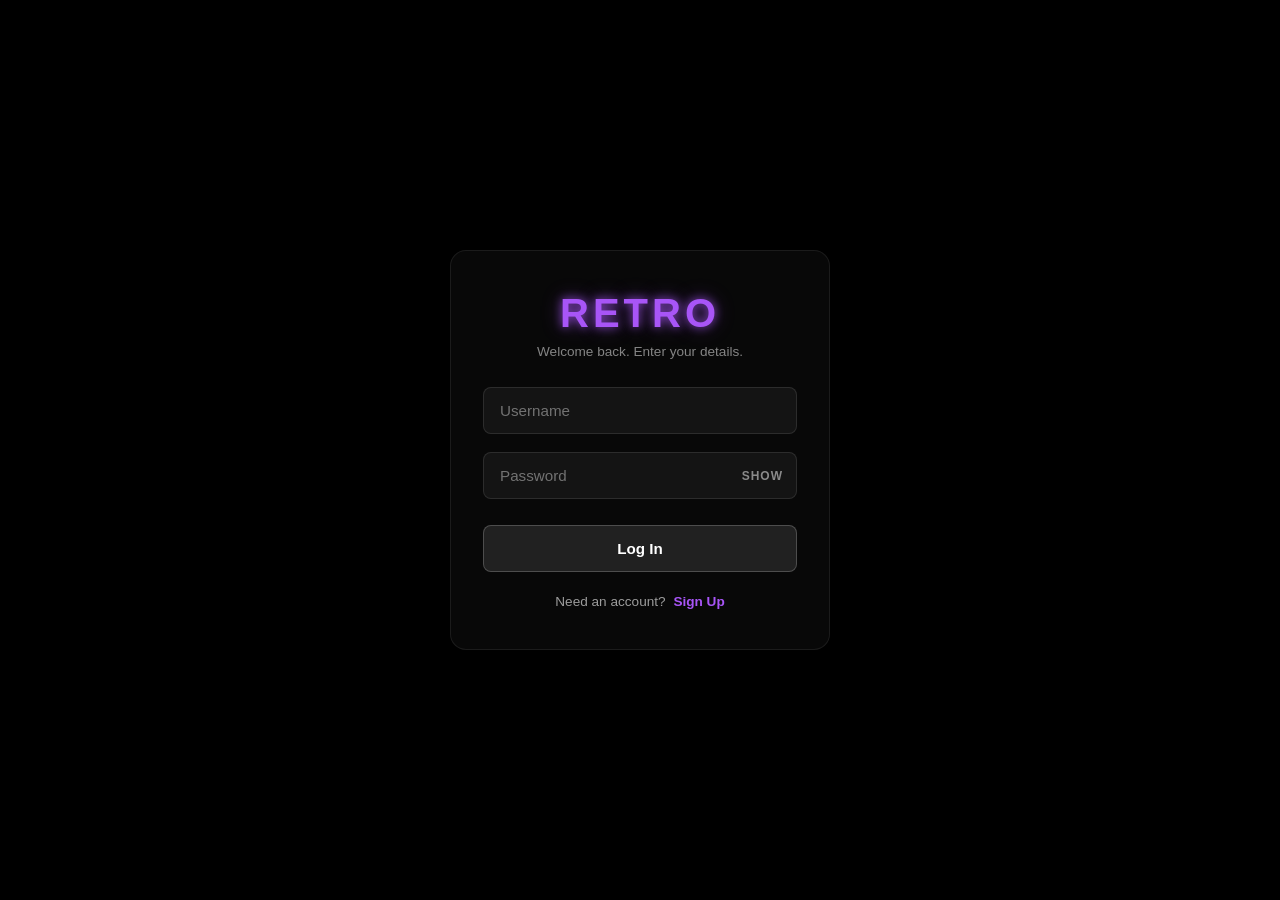
==== auth.html @ 32ae9790 "Improve error handling and session management in auth.html Refactor authentication response handling" ====
<!DOCTYPE html>
<html lang="en">
<head>
  <meta charset="UTF-8">
  <meta name="viewport" content="width=device-width, initial-scale=1.0">
  <title>RETRO</title>
  <link rel="stylesheet" href="style.css">
</head>
<body class="auth-body">


  <div class="auth-card">
    <div class="logo">RETRO</div>
    <div id="subtitle" class="auth-subtitle">Welcome back. Enter your details.</div>
    <div id="error-box" class="error-msg"></div>

    <form id="auth-form" onsubmit="event.preventDefault(); handleSubmit();">
      <div class="form-group">
        <input 
          type="text" 
          id="username" 
          name="username"
          class="input-field" 
          placeholder="Username" 
          required 
          autocomplete="username"
        >
      </div>

      <div class="form-group">
        <input 
          type="password" 
          id="password" 
          name="password"
          class="input-field" 
          placeholder="Password" 
          required
          autocomplete="current-password"
        >
        <span class="toggle-password" id="eye-btn" onclick="togglePassword()">SHOW</span>
      </div>

      <button type="submit" id="submit-btn" class="auth-btn">Log In</button>
    </form>

    <div class="switch-mode">
      <span id="switch-text">Need an account?</span>
      <span id="switch-btn" class="switch-link" onclick="toggleMode()">Sign Up</span>
    </div>
  </div>

  <script>
    const API_BASE_URL = 'https://retro-backend-hnsv.onrender.com';
    let isLogin = true;

    function togglePassword() {
      const pwdInput = document.getElementById('password');
      const eyeBtn = document.getElementById('eye-btn');
      if (pwdInput.type === 'password') {
        pwdInput.type = 'text';
        eyeBtn.innerText = 'HIDE';
      } else {
        pwdInput.type = 'password';
        eyeBtn.innerText = 'SHOW';
      }
    }

    function toggleMode() {
      isLogin = !isLogin;
      document.getElementById('subtitle').innerText = isLogin 
        ? 'Welcome back. Enter your details.' 
        : 'Create an account to get started.';
      document.getElementById('submit-btn').innerText = isLogin ? 'Log In' : 'Sign Up';
      document.getElementById('switch-text').innerText = isLogin ? 'Need an account?' : 'Already have an account?';
      document.getElementById('switch-btn').innerText = isLogin ? 'Sign Up' : 'Log In';
      
      const errorBox = document.getElementById('error-box');
      if (errorBox) {
        errorBox.innerText = '';
        errorBox.style.display = 'none';
      }
    }

    async function handleSubmit(isRetry = false) {
      const usernameInput = document.getElementById('username');
      const passwordInput = document.getElementById('password');
      const username = usernameInput.value.trim();
      const password = passwordInput.value.trim();
      const errorBox = document.getElementById('error-box');
      const submitBtn = document.getElementById('submit-btn');

      errorBox.innerText = '';
      errorBox.style.display = 'none';

      if (!username || !password) {
        errorBox.style.color = '#ef4444';
        errorBox.innerText = 'Please fill out all fields.';
        errorBox.style.display = 'block';
        return;
      }

      submitBtn.disabled = true;
      const originalText = isLogin ? 'Log In' : 'Sign Up';
      submitBtn.innerText = 'Connecting...';
      
      const wakeUpTimer = setTimeout(() => {
        errorBox.innerText = 'Server waking up from sleep mode, please wait...';
        errorBox.style.color = '#eab308';
        errorBox.style.display = 'block';
      }, 2500);

      const endpoint = isLogin 
        ? `${API_BASE_URL}/api/login` 
        : `${API_BASE_URL}/api/register`;

      try {
        const response = await fetch(endpoint, {
          method: 'POST',
          headers: { 'Content-Type': 'application/json' },
          body: JSON.stringify({ username, password })
        });

        clearTimeout(wakeUpTimer);
        const data = await response.json();

        // Inside handleSubmit try block in auth.html:
if (!response.ok) {
  errorBox.style.color = '#ef4444';
  errorBox.innerText = data.error || 'Authentication failed.';
  errorBox.style.display = 'block';
  resetButton();
  return;
}

// Save session locally
localStorage.setItem('retro_session', username);
localStorage.setItem('username', username);

// Check if user followed a direct chat link
const pendingUser = localStorage.getItem('pendingChatUser');
if (pendingUser && pendingUser.toLowerCase() !== username.toLowerCase()) {
  localStorage.removeItem('pendingChatUser');
  window.location.href = `chat.html?user=${encodeURIComponent(pendingUser)}`;
} else {
  window.location.href = 'index.html';
}

      } catch (err) {
        clearTimeout(wakeUpTimer);
        
        if (!isRetry) {
          errorBox.style.color = '#eab308';
          errorBox.innerText = 'Server waking up. Retrying connection...';
          errorBox.style.display = 'block';
          setTimeout(() => handleSubmit(true), 3000);
        } else {
          errorBox.style.color = '#ef4444';
          errorBox.innerText = 'Server unreachable. Please check connection and try again.';
          errorBox.style.display = 'block';
          resetButton();
        }
      }
// Inside successful Auth submission (Sign Up or Login)
async function handleAuthSuccess(username) {
  localStorage.setItem('username', username);
  
  // Close auth screen
  hideAuthModal();

  // Check if they came from someone's shared link
  const pendingUser = localStorage.getItem('pendingChatUser');
  if (pendingUser) {
    localStorage.removeItem('pendingChatUser');
    startChatWith(pendingUser);
  } else {
    loadInbox(); // Normal dashboard view
  }
}

      function resetButton() {
        submitBtn.disabled = false;
        submitBtn.innerText = originalText;
      }
    }
  </script>

</body>
</html>
---- style.css ----
/* 1. Reset & Pure Black Base */
* {
  box-sizing: border-box;
  margin: 0;
  padding: 0;
  font-family: -apple-system, BlinkMacSystemFont, "Segoe UI", Roboto, Helvetica, Arial, sans-serif;
}

html, body {
  height: 100%;
  margin: 0;
}

body {
  background-color: #000000;
  color: #ffffff;
}

/* Auth Page Body Centering */
.auth-body {
  display: flex;
  justify-content: center;
  align-items: center;
  padding: 20px;
  min-height: 100vh;
  overflow: hidden;
}

/* 2. Frosted Glass Container (Auth Page) */
.auth-card {
  background: rgba(255, 255, 255, 0.03);
  backdrop-filter: blur(16px);
  -webkit-backdrop-filter: blur(16px);
  border: 1px solid rgba(255, 255, 255, 0.08);
  border-radius: 16px;
  padding: 40px 32px;
  width: 100%;
  max-width: 380px;
  box-shadow: 0 8px 32px 0 rgba(0, 0, 0, 0.8);
  text-align: center;
}

/* 3. Glowing Purple RETRO Branding */
.logo {
  font-size: 2.5rem;
  font-weight: 900;
  letter-spacing: 4px;
  color: #a855f7;
  text-shadow: 
    0 0 10px rgba(168, 85, 247, 0.8),
    0 0 20px rgba(168, 85, 247, 0.4);
  margin-bottom: 8px;
  user-select: none;
}

.auth-subtitle {
  font-size: 0.85rem;
  color: rgba(255, 255, 255, 0.5);
  margin-bottom: 28px;
}

/* 4. Form Controls & Inputs */
.form-group {
  margin-bottom: 18px;
  position: relative;
  text-align: left;
}

.input-field {
  width: 100%;
  background: rgba(255, 255, 255, 0.05);
  border: 1px solid rgba(255, 255, 255, 0.1);
  border-radius: 8px;
  padding: 14px 16px;
  color: #ffffff;
  font-size: 0.95rem;
  outline: none;
  transition: border-color 0.2s ease, box-shadow 0.2s ease;
}

.input-field:focus {
  border-color: #a855f7;
  box-shadow: 0 0 10px rgba(168, 85, 247, 0.2);
}

.input-field::placeholder {
  color: rgba(255, 255, 255, 0.4);
}

/* Password Eye Toggle */
.toggle-password {
  position: absolute;
  right: 14px;
  top: 50%;
  transform: translateY(-50%);
  cursor: pointer;
  color: rgba(255, 255, 255, 0.5);
  font-size: 0.75rem;
  font-weight: 700;
  letter-spacing: 1px;
  user-select: none;
}

.toggle-password:hover {
  color: #a855f7;
}

/* 5. Primary Glass Button */
.auth-btn {
  width: 100%;
  background: rgba(255, 255, 255, 0.1);
  border: 1px solid rgba(255, 255, 255, 0.2);
  border-radius: 8px;
  padding: 14px;
  color: #ffffff;
  font-size: 0.95rem;
  font-weight: 600;
  cursor: pointer;
  transition: all 0.2s ease;
  margin-top: 8px;
}

.auth-btn:hover {
  background: rgba(168, 85, 247, 0.25);
  border-color: #a855f7;
  box-shadow: 0 0 15px rgba(168, 85, 247, 0.3);
}

/* 6. Mode Switcher */
.switch-mode {
  margin-top: 22px;
  font-size: 0.85rem;
  color: rgba(255, 255, 255, 0.6);
}

.switch-link {
  color: #a855f7;
  text-decoration: none;
  cursor: pointer;
  font-weight: 600;
  margin-left: 4px;
}

.switch-link:hover {
  text-decoration: underline;
}

.error-msg {
  color: #ef4444;
  font-size: 0.85rem;
  margin-bottom: 14px;
  display: none;
}


/**Inbox & General UI Variables**/
:root {
  --bg-color: #000000;
  --accent-purple: #a855f7;
  --purple-glow: rgba(168, 85, 247, 0.8);
  --purple-glow-soft: rgba(168, 85, 247, 0.4);
  --glass-bg: rgba(255, 255, 255, 0.03);
  --glass-border: rgba(255, 255, 255, 0.1);
  --glass-blur: blur(16px);
  --text-main: #ffffff;
}

/* Inbox Page Body Layout */
.inbox-body {
  overflow-y: auto;
  padding-top: 80px;
  padding-bottom: 20px;
}

/* 1. Fixed Top Navigation Bar */
.nav-bar {
  position: fixed;
  top: 0;
  left: 0;
  width: 100%;
  height: 64px;
  display: flex;
  justify-content: space-between;
  align-items: center;
  padding: 0 20px;
  background: rgba(0, 0, 0, 0.9);
  backdrop-filter: var(--glass-blur);
  -webkit-backdrop-filter: var(--glass-blur);
  border-bottom: 1px solid var(--glass-border);
  z-index: 100;
}

.logo-glow {
  font-size: 1.5rem;
  font-weight: 900;
  letter-spacing: 3px;
  color: var(--accent-purple);
  text-shadow: 0 0 10px var(--purple-glow);
  text-decoration: none;
}

.nav-btn {
  background: rgba(255, 255, 255, 0.08);
  border: 1px solid var(--glass-border);
  border-radius: 8px;
  padding: 8px 14px;
  color: var(--text-main);
  font-size: 0.85rem;
  font-weight: 600;
  text-decoration: none;
  cursor: pointer;
  transition: all 0.2s ease;
}

.nav-btn:hover {
  border-color: var(--accent-purple);
  background: rgba(168, 85, 247, 0.2);
}

/* 2. Main Inbox Feed Container */
.main-container {
  width: 100%;
  max-width: 480px;
  margin: 0 auto;
  padding: 16px;
}

.inbox-header {
  display: flex;
  justify-content: space-between;
  align-items: center;
  margin-bottom: 24px;
}

.inbox-header h2 {
  font-size: 1.4rem;
  font-weight: 800;
  letter-spacing: 0.5px;
}

/* 3. Chat List & Glass Cards */
.chat-list {
  display: flex;
  flex-direction: column;
  gap: 14px;
}

.chat-card {
  background: var(--glass-bg);
  backdrop-filter: var(--glass-blur);
  -webkit-backdrop-filter: var(--glass-blur);
  border: 1px solid var(--glass-border);
  border-radius: 14px;
  padding: 18px;
  display: flex;
  justify-content: space-between;
  align-items: center;
  cursor: pointer;
  transition: all 0.2s ease;
}

.chat-card:hover {
  border-color: rgba(168, 85, 247, 0.5);
  background: rgba(255, 255, 255, 0.05);
}

/* Unread Purple Glow Effect */
.chat-card.unread {
  border: 1px solid #a855f7;
  box-shadow: 0 0 18px rgba(168, 85, 247, 0.5), inset 0 0 10px rgba(168, 85, 247, 0.2);
  background: rgba(168, 85, 247, 0.06);
}

.chat-info {
  display: flex;
  flex-direction: column;
  gap: 6px;
  text-align: left;
}

.chat-username {
  font-weight: 700;
  font-size: 1rem;
}

.chat-preview {
  font-size: 0.85rem;
  color: rgba(255, 255, 255, 0.6);
}


/**Profile Page & Utility Blocks**/
.profile-avatar {
  width: 72px;
  height: 72px;
  border-radius: 50%;
  background: rgba(168, 85, 247, 0.2);
  border: 1px solid var(--accent-purple);
  display: flex;
  justify-content: center;
  align-items: center;
  margin: 0 auto 16px auto;
  font-size: 1.8rem;
  font-weight: 900;
  color: var(--accent-purple);
  box-shadow: 0 0 15px rgba(168, 85, 247, 0.3);
}

.profile-name {
  font-size: 1.4rem;
  font-weight: 800;
  margin-bottom: 4px;
}

.profile-status {
  font-size: 0.85rem;
  color: rgba(255, 255, 255, 0.5);
  margin-bottom: 24px;
}

.profile-meta-box {
  background: rgba(255, 255, 255, 0.03);
  border: 1px solid var(--glass-border);
  border-radius: 10px;
  padding: 14px;
  margin-bottom: 24px;
  display: flex;
  flex-direction: column;
  gap: 10px;
}

.meta-item {
  display: flex;
  justify-content: space-between;
  font-size: 0.85rem;
}

.meta-label {
  color: rgba(255, 255, 255, 0.5);
}

.meta-value {
  font-weight: 600;
  color: var(--text-main);
}

.logout-btn {
  width: 100%;
  background: rgba(239, 68, 68, 0.1);
  border: 1px solid rgba(239, 68, 68, 0.3);
  border-radius: 8px;
  padding: 12px;
  color: #ef4444;
  font-size: 0.9rem;
  font-weight: 700;
  cursor: pointer;
  transition: all 0.2s ease;
}

.logout-btn:hover {
  background: rgba(239, 68, 68, 0.25);
  border-color: #ef4444;
  box-shadow: 0 0 12px rgba(239, 68, 68, 0.3);
}

/* Empty State Styling */
.empty-state {
  text-align: center;
  padding: 40px 20px;
  background: var(--glass-bg);
  border: 1px dashed var(--glass-border);
  border-radius: 14px;
  margin-top: 10px;
}

.empty-title {
  font-weight: 700;
  font-size: 1.1rem;
  margin-bottom: 8px;
  color: var(--text-main);
}

.empty-sub {
  font-size: 0.85rem;
  color: rgba(255, 255, 255, 0.5);
  line-height: 1.4;
}

/* Link Box & Copy Input Group */
.link-box {
  width: 100%;
  margin-bottom: 20px;
  text-align: left;
}

.link-label {
  font-size: 0.75rem;
  font-weight: 600;
  color: rgba(255, 255, 255, 0.5);
  text-transform: uppercase;
  letter-spacing: 0.5px;
  display: block;
  margin-bottom: 6px;
}

.link-input-group {
  display: flex;
  gap: 8px;
}

.link-field {
  font-size: 0.8rem;
  padding: 10px 12px;
  color: var(--accent-purple);
  background: rgba(0, 0, 0, 0.5);
}

.copy-btn {
  background: rgba(255, 255, 255, 0.08);
  border: 1px solid var(--glass-border);
  border-radius: 8px;
  padding: 0 16px;
  color: #ffffff;
  font-weight: 700;
  font-size: 0.85rem;
  cursor: pointer;
  transition: all 0.2s ease;
  white-space: nowrap;
}

.copy-btn:hover {
  border-color: var(--accent-purple);
}
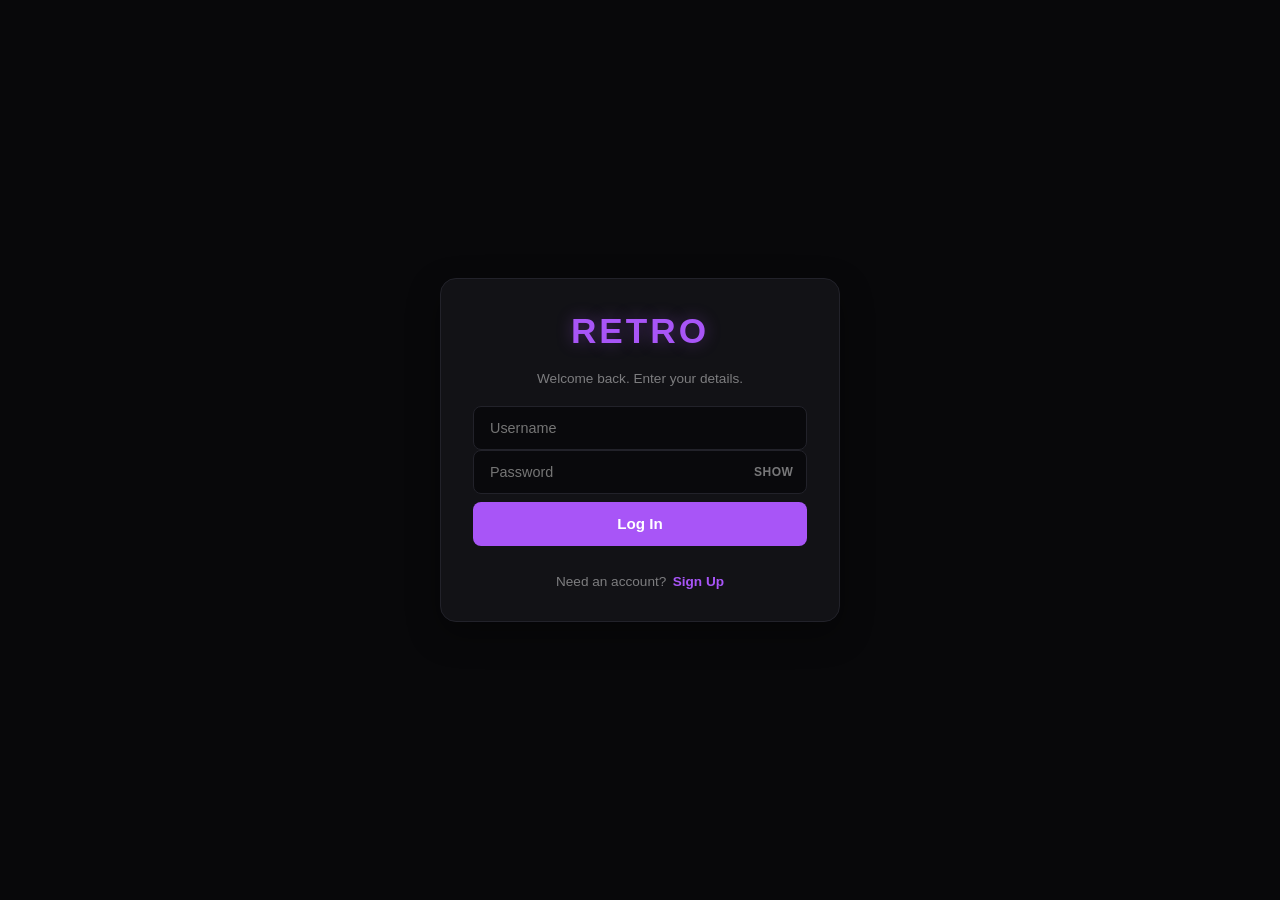
==== commit 37e19344: "Update auth.html" ====
--- a/auth.html
+++ b/auth.html
@@ -5,9 +5,13 @@
   <meta name="viewport" content="width=device-width, initial-scale=1.0">
   <title>RETRO</title>
   <link rel="stylesheet" href="style.css">
+  <!-- Web App Manifest & App Icon Link -->
+  <link rel="manifest" href="manifest.json">
+  <link rel="icon" type="image/png" href="icon.png">
+  <link rel="apple-touch-icon" href="icon.png">
+  <meta name="theme-color" content="#000000">
 </head>
 <body class="auth-body">
-
 
   <div class="auth-card">
     <div class="logo">RETRO</div>
@@ -53,6 +57,13 @@
     const API_BASE_URL = 'https://retro-backend-hnsv.onrender.com';
     let isLogin = true;
 
+    // Service Worker Registration for PWA / Notifications
+    if ('serviceWorker' in navigator) {
+      window.addEventListener('load', () => {
+        navigator.serviceWorker.register('/sw.js').catch(err => console.log('SW registration skipped:', err));
+      });
+    }
+
     function togglePassword() {
       const pwdInput = document.getElementById('password');
       const eyeBtn = document.getElementById('eye-btn');
@@ -81,7 +92,7 @@
       }
     }
 
-    async function handleSubmit(isRetry = false) {
+    async function handleSubmit(retryCount = 0) {
       const usernameInput = document.getElementById('username');
       const passwordInput = document.getElementById('password');
       const username = usernameInput.value.trim();
@@ -107,81 +118,78 @@
         errorBox.innerText = 'Server waking up from sleep mode, please wait...';
         errorBox.style.color = '#eab308';
         errorBox.style.display = 'block';
-      }, 2500);
+      }, 2000);
 
+      // Matches backend endpoints (/api/login & /api/signup)
       const endpoint = isLogin 
         ? `${API_BASE_URL}/api/login` 
-        : `${API_BASE_URL}/api/register`;
+        : `${API_BASE_URL}/api/signup`;
 
       try {
         const response = await fetch(endpoint, {
           method: 'POST',
-          headers: { 'Content-Type': 'application/json' },
+          headers: { 
+            'Content-Type': 'application/json',
+            'Accept': 'application/json'
+          },
           body: JSON.stringify({ username, password })
         });
 
         clearTimeout(wakeUpTimer);
-        const data = await response.json();
 
-        // Inside handleSubmit try block in auth.html:
-if (!response.ok) {
-  errorBox.style.color = '#ef4444';
-  errorBox.innerText = data.error || 'Authentication failed.';
-  errorBox.style.display = 'block';
-  resetButton();
-  return;
-}
+        let data = {};
+        const contentType = response.headers.get('content-type');
+        if (contentType && contentType.includes('application/json')) {
+          data = await response.json();
+        }
 
-// Save session locally
-localStorage.setItem('retro_session', username);
-localStorage.setItem('username', username);
+        if (!response.ok) {
+          errorBox.style.color = '#ef4444';
+          errorBox.innerText = data.error || `Authentication failed (Status ${response.status}).`;
+          errorBox.style.display = 'block';
+          resetButton();
+          return;
+        }
 
-// Check if user followed a direct chat link
-const pendingUser = localStorage.getItem('pendingChatUser');
-if (pendingUser && pendingUser.toLowerCase() !== username.toLowerCase()) {
-  localStorage.removeItem('pendingChatUser');
-  window.location.href = `chat.html?user=${encodeURIComponent(pendingUser)}`;
-} else {
-  window.location.href = 'index.html';
-}
+        // Session storage & redirection
+        localStorage.setItem('retro_session', username);
+        localStorage.setItem('username', username);
+
+        const pendingUser = localStorage.getItem('pendingChatUser');
+        if (pendingUser && pendingUser.toLowerCase() !== username.toLowerCase()) {
+          localStorage.removeItem('pendingChatUser');
+          window.location.href = `chat.html?user=${encodeURIComponent(pendingUser)}`;
+        } else {
+          window.location.href = 'index.html';
+        }
 
       } catch (err) {
         clearTimeout(wakeUpTimer);
+        console.error('Auth submit error:', err);
         
-        if (!isRetry) {
+        if (retryCount < 4) {
           errorBox.style.color = '#eab308';
-          errorBox.innerText = 'Server waking up. Retrying connection...';
+          errorBox.innerText = `Server waking up... Retrying (${retryCount + 1}/4)`;
           errorBox.style.display = 'block';
-          setTimeout(() => handleSubmit(true), 3000);
+          setTimeout(() => handleSubmit(retryCount + 1), 5000);
         } else {
           errorBox.style.color = '#ef4444';
-          errorBox.innerText = 'Server unreachable. Please check connection and try again.';
+          errorBox.innerText = 'Server unreachable. Please check your internet connection or server logs.';
           errorBox.style.display = 'block';
           resetButton();
         }
       }
-// Inside successful Auth submission (Sign Up or Login)
-async function handleAuthSuccess(username) {
-  localStorage.setItem('username', username);
-  
-  // Close auth screen
-  hideAuthModal();
-
-  // Check if they came from someone's shared link
-  const pendingUser = localStorage.getItem('pendingChatUser');
-  if (pendingUser) {
-    localStorage.removeItem('pendingChatUser');
-    startChatWith(pendingUser);
-  } else {
-    loadInbox(); // Normal dashboard view
-  }
-}
 
       function resetButton() {
         submitBtn.disabled = false;
         submitBtn.innerText = originalText;
       }
     }
+    
+if('serviceWorker' in navigator) {
+  navigator.serviceWorker.register('sw.js');
+}
+
   </script>
 
 </body>
--- a/style.css
+++ b/style.css
@@ -1,433 +1,694 @@
-/* 1. Reset & Pure Black Base */
-* {
-  box-sizing: border-box;
-  margin: 0;
-  padding: 0;
-  font-family: -apple-system, BlinkMacSystemFont, "Segoe UI", Roboto, Helvetica, Arial, sans-serif;
-}
-
-html, body {
-  height: 100%;
-  margin: 0;
-}
-
-body {
-  background-color: #000000;
-  color: #ffffff;
-}
-
-/* Auth Page Body Centering */
-.auth-body {
-  display: flex;
-  justify-content: center;
-  align-items: center;
-  padding: 20px;
-  min-height: 100vh;
-  overflow: hidden;
-}
-
-/* 2. Frosted Glass Container (Auth Page) */
-.auth-card {
-  background: rgba(255, 255, 255, 0.03);
-  backdrop-filter: blur(16px);
-  -webkit-backdrop-filter: blur(16px);
-  border: 1px solid rgba(255, 255, 255, 0.08);
-  border-radius: 16px;
-  padding: 40px 32px;
-  width: 100%;
-  max-width: 380px;
-  box-shadow: 0 8px 32px 0 rgba(0, 0, 0, 0.8);
-  text-align: center;
-}
-
-/* 3. Glowing Purple RETRO Branding */
-.logo {
-  font-size: 2.5rem;
-  font-weight: 900;
-  letter-spacing: 4px;
-  color: #a855f7;
-  text-shadow: 
-    0 0 10px rgba(168, 85, 247, 0.8),
-    0 0 20px rgba(168, 85, 247, 0.4);
-  margin-bottom: 8px;
-  user-select: none;
-}
-
-.auth-subtitle {
-  font-size: 0.85rem;
-  color: rgba(255, 255, 255, 0.5);
-  margin-bottom: 28px;
-}
-
-/* 4. Form Controls & Inputs */
-.form-group {
-  margin-bottom: 18px;
-  position: relative;
-  text-align: left;
-}
-
-.input-field {
-  width: 100%;
-  background: rgba(255, 255, 255, 0.05);
-  border: 1px solid rgba(255, 255, 255, 0.1);
-  border-radius: 8px;
-  padding: 14px 16px;
-  color: #ffffff;
-  font-size: 0.95rem;
-  outline: none;
-  transition: border-color 0.2s ease, box-shadow 0.2s ease;
-}
-
-.input-field:focus {
-  border-color: #a855f7;
-  box-shadow: 0 0 10px rgba(168, 85, 247, 0.2);
-}
-
-.input-field::placeholder {
-  color: rgba(255, 255, 255, 0.4);
-}
-
-/* Password Eye Toggle */
-.toggle-password {
-  position: absolute;
-  right: 14px;
-  top: 50%;
-  transform: translateY(-50%);
-  cursor: pointer;
-  color: rgba(255, 255, 255, 0.5);
-  font-size: 0.75rem;
-  font-weight: 700;
-  letter-spacing: 1px;
-  user-select: none;
-}
-
-.toggle-password:hover {
-  color: #a855f7;
-}
-
-/* 5. Primary Glass Button */
-.auth-btn {
-  width: 100%;
-  background: rgba(255, 255, 255, 0.1);
-  border: 1px solid rgba(255, 255, 255, 0.2);
-  border-radius: 8px;
-  padding: 14px;
-  color: #ffffff;
-  font-size: 0.95rem;
-  font-weight: 600;
-  cursor: pointer;
-  transition: all 0.2s ease;
-  margin-top: 8px;
-}
-
-.auth-btn:hover {
-  background: rgba(168, 85, 247, 0.25);
-  border-color: #a855f7;
-  box-shadow: 0 0 15px rgba(168, 85, 247, 0.3);
-}
-
-/* 6. Mode Switcher */
-.switch-mode {
-  margin-top: 22px;
-  font-size: 0.85rem;
-  color: rgba(255, 255, 255, 0.6);
-}
-
-.switch-link {
-  color: #a855f7;
-  text-decoration: none;
-  cursor: pointer;
-  font-weight: 600;
-  margin-left: 4px;
-}
-
-.switch-link:hover {
-  text-decoration: underline;
-}
-
-.error-msg {
-  color: #ef4444;
-  font-size: 0.85rem;
-  margin-bottom: 14px;
-  display: none;
-}
-
-
-/**Inbox & General UI Variables**/
-:root {
-  --bg-color: #000000;
-  --accent-purple: #a855f7;
-  --purple-glow: rgba(168, 85, 247, 0.8);
-  --purple-glow-soft: rgba(168, 85, 247, 0.4);
-  --glass-bg: rgba(255, 255, 255, 0.03);
-  --glass-border: rgba(255, 255, 255, 0.1);
-  --glass-blur: blur(16px);
-  --text-main: #ffffff;
-}
-
-/* Inbox Page Body Layout */
-.inbox-body {
-  overflow-y: auto;
-  padding-top: 80px;
-  padding-bottom: 20px;
-}
-
-/* 1. Fixed Top Navigation Bar */
-.nav-bar {
-  position: fixed;
-  top: 0;
-  left: 0;
-  width: 100%;
-  height: 64px;
-  display: flex;
-  justify-content: space-between;
-  align-items: center;
-  padding: 0 20px;
-  background: rgba(0, 0, 0, 0.9);
-  backdrop-filter: var(--glass-blur);
-  -webkit-backdrop-filter: var(--glass-blur);
-  border-bottom: 1px solid var(--glass-border);
-  z-index: 100;
-}
-
-.logo-glow {
-  font-size: 1.5rem;
-  font-weight: 900;
-  letter-spacing: 3px;
-  color: var(--accent-purple);
-  text-shadow: 0 0 10px var(--purple-glow);
-  text-decoration: none;
-}
-
-.nav-btn {
-  background: rgba(255, 255, 255, 0.08);
-  border: 1px solid var(--glass-border);
-  border-radius: 8px;
-  padding: 8px 14px;
-  color: var(--text-main);
-  font-size: 0.85rem;
-  font-weight: 600;
-  text-decoration: none;
-  cursor: pointer;
-  transition: all 0.2s ease;
-}
-
-.nav-btn:hover {
-  border-color: var(--accent-purple);
-  background: rgba(168, 85, 247, 0.2);
-}
-
-/* 2. Main Inbox Feed Container */
-.main-container {
-  width: 100%;
-  max-width: 480px;
-  margin: 0 auto;
-  padding: 16px;
-}
-
-.inbox-header {
-  display: flex;
-  justify-content: space-between;
-  align-items: center;
-  margin-bottom: 24px;
-}
-
-.inbox-header h2 {
-  font-size: 1.4rem;
-  font-weight: 800;
-  letter-spacing: 0.5px;
-}
-
-/* 3. Chat List & Glass Cards */
-.chat-list {
-  display: flex;
-  flex-direction: column;
-  gap: 14px;
-}
-
-.chat-card {
-  background: var(--glass-bg);
-  backdrop-filter: var(--glass-blur);
-  -webkit-backdrop-filter: var(--glass-blur);
-  border: 1px solid var(--glass-border);
-  border-radius: 14px;
-  padding: 18px;
-  display: flex;
-  justify-content: space-between;
-  align-items: center;
-  cursor: pointer;
-  transition: all 0.2s ease;
-}
-
-.chat-card:hover {
-  border-color: rgba(168, 85, 247, 0.5);
-  background: rgba(255, 255, 255, 0.05);
-}
-
-/* Unread Purple Glow Effect */
-.chat-card.unread {
-  border: 1px solid #a855f7;
-  box-shadow: 0 0 18px rgba(168, 85, 247, 0.5), inset 0 0 10px rgba(168, 85, 247, 0.2);
-  background: rgba(168, 85, 247, 0.06);
-}
-
-.chat-info {
-  display: flex;
-  flex-direction: column;
-  gap: 6px;
-  text-align: left;
-}
-
-.chat-username {
-  font-weight: 700;
-  font-size: 1rem;
-}
-
-.chat-preview {
-  font-size: 0.85rem;
-  color: rgba(255, 255, 255, 0.6);
-}
-
-
-/**Profile Page & Utility Blocks**/
-.profile-avatar {
-  width: 72px;
-  height: 72px;
-  border-radius: 50%;
-  background: rgba(168, 85, 247, 0.2);
-  border: 1px solid var(--accent-purple);
-  display: flex;
-  justify-content: center;
-  align-items: center;
-  margin: 0 auto 16px auto;
-  font-size: 1.8rem;
-  font-weight: 900;
-  color: var(--accent-purple);
-  box-shadow: 0 0 15px rgba(168, 85, 247, 0.3);
-}
-
-.profile-name {
-  font-size: 1.4rem;
-  font-weight: 800;
-  margin-bottom: 4px;
-}
-
-.profile-status {
-  font-size: 0.85rem;
-  color: rgba(255, 255, 255, 0.5);
-  margin-bottom: 24px;
-}
-
-.profile-meta-box {
-  background: rgba(255, 255, 255, 0.03);
-  border: 1px solid var(--glass-border);
-  border-radius: 10px;
-  padding: 14px;
-  margin-bottom: 24px;
-  display: flex;
-  flex-direction: column;
-  gap: 10px;
-}
-
-.meta-item {
-  display: flex;
-  justify-content: space-between;
-  font-size: 0.85rem;
-}
-
-.meta-label {
-  color: rgba(255, 255, 255, 0.5);
-}
-
-.meta-value {
-  font-weight: 600;
-  color: var(--text-main);
-}
-
-.logout-btn {
-  width: 100%;
-  background: rgba(239, 68, 68, 0.1);
-  border: 1px solid rgba(239, 68, 68, 0.3);
-  border-radius: 8px;
-  padding: 12px;
-  color: #ef4444;
-  font-size: 0.9rem;
-  font-weight: 700;
-  cursor: pointer;
-  transition: all 0.2s ease;
-}
-
-.logout-btn:hover {
-  background: rgba(239, 68, 68, 0.25);
-  border-color: #ef4444;
-  box-shadow: 0 0 12px rgba(239, 68, 68, 0.3);
-}
-
-/* Empty State Styling */
-.empty-state {
-  text-align: center;
-  padding: 40px 20px;
-  background: var(--glass-bg);
-  border: 1px dashed var(--glass-border);
-  border-radius: 14px;
-  margin-top: 10px;
-}
-
-.empty-title {
-  font-weight: 700;
-  font-size: 1.1rem;
-  margin-bottom: 8px;
-  color: var(--text-main);
-}
-
-.empty-sub {
-  font-size: 0.85rem;
-  color: rgba(255, 255, 255, 0.5);
-  line-height: 1.4;
-}
-
-/* Link Box & Copy Input Group */
-.link-box {
-  width: 100%;
-  margin-bottom: 20px;
-  text-align: left;
-}
-
-.link-label {
-  font-size: 0.75rem;
-  font-weight: 600;
-  color: rgba(255, 255, 255, 0.5);
-  text-transform: uppercase;
-  letter-spacing: 0.5px;
-  display: block;
-  margin-bottom: 6px;
-}
-
-.link-input-group {
-  display: flex;
-  gap: 8px;
-}
-
-.link-field {
-  font-size: 0.8rem;
-  padding: 10px 12px;
-  color: var(--accent-purple);
-  background: rgba(0, 0, 0, 0.5);
-}
-
-.copy-btn {
-  background: rgba(255, 255, 255, 0.08);
-  border: 1px solid var(--glass-border);
-  border-radius: 8px;
-  padding: 0 16px;
-  color: #ffffff;
-  font-weight: 700;
-  font-size: 0.85rem;
-  cursor: pointer;
-  transition: all 0.2s ease;
-  white-space: nowrap;
-}
-
-.copy-btn:hover {
-  border-color: var(--accent-purple);
-}
+:root{
+--app-bg:#08080a;
+--app-card:#121216;
+--app-card-2:#18181c;
+--app-border:#22222a;
+--app-text:#fff;
+--app-sub:rgba(255,255,255,.45);
+--app-accent:#a855f7;
+--app-accent-dark:#7c3aed;
+--app-input:#09090c;
+--app-danger:#ef4444;
+--app-glass:rgba(255,255,255,.04);
+}
+
+html[data-theme="white"]{
+--app-bg:#f5f5f7;
+--app-card:#fff;
+--app-card-2:#f0f0f3;
+--app-border:#dcdce2;
+--app-text:#111114;
+--app-sub:rgba(0,0,0,.5);
+--app-accent:#9333ea;
+--app-accent-dark:#7e22ce;
+--app-input:#f7f7f8;
+--app-danger:#dc2626;
+--app-glass:rgba(0,0,0,.035);
+}
+
+html[data-theme="pink"]{
+--app-bg:#160a12;
+--app-card:#21101b;
+--app-card-2:#2a1422;
+--app-border:#4a2338;
+--app-text:#fff;
+--app-sub:rgba(255,220,235,.58);
+--app-accent:#ec4899;
+--app-accent-dark:#db2777;
+--app-input:#180b13;
+--app-danger:#ef4444;
+--app-glass:rgba(255,220,235,.04);
+}
+
+*{
+box-sizing:border-box;
+margin:0;
+padding:0;
+font-family:-apple-system,BlinkMacSystemFont,"Segoe UI",Roboto,Helvetica,Arial,sans-serif;
+-webkit-tap-highlight-color:transparent;
+}
+
+html{
+background:var(--app-bg);
+color:var(--app-text);
+transition:background .25s ease,color .25s ease;
+}
+
+body{
+background:var(--app-bg);
+color:var(--app-text);
+width:100%;
+overflow-x:hidden;
+transition:background .25s ease,color .25s ease;
+}
+
+/* AUTH */
+
+body.auth-body{
+min-height:100vh;
+min-height:100dvh;
+padding:1rem;
+display:flex;
+justify-content:center;
+align-items:center;
+overflow-y:auto;
+}
+
+.auth-card{
+width:100%;
+max-width:400px;
+background:var(--app-card);
+border:1px solid var(--app-border);
+border-radius:16px;
+padding:2rem;
+display:flex;
+flex-direction:column;
+gap:1.25rem;
+box-shadow:0 12px 32px rgba(0,0,0,.35);
+text-align:center;
+}
+
+.auth-card .logo{
+font-size:2.2rem;
+font-weight:900;
+letter-spacing:3px;
+color:var(--app-accent);
+text-shadow:0 0 16px color-mix(in srgb,var(--app-accent) 35%,transparent);
+user-select:none;
+}
+
+.auth-subtitle{
+font-size:.85rem;
+color:var(--app-sub);
+}
+
+.auth-card .form-group{
+position:relative;
+display:flex;
+flex-direction:column;
+gap:.4rem;
+width:100%;
+}
+
+.input-field{
+width:100%;
+background:var(--app-input);
+border:1px solid var(--app-border);
+color:var(--app-text);
+padding:.8rem 1rem;
+padding-right:3.5rem;
+border-radius:8px;
+font-size:.9rem;
+outline:none;
+transition:border-color .2s,background .25s,color .25s,box-shadow .2s;
+}
+
+.input-field:focus{
+border-color:var(--app-accent);
+box-shadow:0 0 10px color-mix(in srgb,var(--app-accent) 20%,transparent);
+}
+
+.toggle-password{
+position:absolute;
+right:.85rem;
+top:50%;
+transform:translateY(-50%);
+font-size:.75rem;
+font-weight:700;
+color:var(--app-sub);
+cursor:pointer;
+user-select:none;
+letter-spacing:.5px;
+transition:color .2s;
+}
+
+.toggle-password:hover{
+color:var(--app-accent);
+}
+
+.auth-btn{
+width:100%;
+background:var(--app-accent);
+border:none;
+color:#fff;
+padding:.85rem;
+border-radius:8px;
+font-weight:800;
+font-size:.95rem;
+cursor:pointer;
+margin-top:.5rem;
+transition:background .2s,box-shadow .2s;
+}
+
+.auth-btn:hover{
+background:var(--app-accent-dark);
+box-shadow:0 0 14px color-mix(in srgb,var(--app-accent) 25%,transparent);
+}
+
+.auth-btn:disabled{
+opacity:.6;
+cursor:not-allowed;
+}
+
+.error-msg{
+font-size:.8rem;
+text-align:center;
+display:none;
+word-break:break-word;
+}
+
+.switch-mode{
+font-size:.85rem;
+color:var(--app-sub);
+display:flex;
+justify-content:center;
+gap:.4rem;
+margin-top:.5rem;
+user-select:none;
+}
+
+.switch-link{
+color:var(--app-accent);
+font-weight:700;
+cursor:pointer;
+transition:color .2s;
+}
+
+.switch-link:hover{
+color:var(--app-accent-dark);
+text-decoration:underline;
+}
+
+/* INBOX */
+
+body.inbox-page{
+height:100vh;
+height:100dvh;
+overflow:hidden;
+}
+
+.inbox-app-wrapper{
+width:100%;
+max-width:100%;
+height:100%;
+display:flex;
+flex-direction:column;
+gap:1rem;
+padding:1rem;
+padding-bottom:84px;
+}
+
+.inbox-header{
+display:flex;
+justify-content:space-between;
+align-items:center;
+padding-top:4px;
+padding-bottom:12px;
+margin-bottom:2px;
+border-bottom:1px solid var(--app-border);
+position:sticky;
+top:0;
+background:var(--app-bg);
+z-index:100;
+flex-shrink:0;
+user-select:none;
+transition:background .25s,border-color .25s;
+}
+
+.inbox-brand{
+font-size:1.5rem;
+font-weight:900;
+letter-spacing:2px;
+color:var(--app-text);
+}
+
+.inbox-header-icons{
+display:flex;
+align-items:center;
+gap:8px;
+}
+
+.header-icon-btn{
+width:38px;
+height:38px;
+border:0;
+background:transparent;
+color:var(--app-text);
+display:flex;
+align-items:center;
+justify-content:center;
+cursor:pointer;
+border-radius:10px;
+transition:background .2s,color .2s,transform .2s;
+}
+
+.header-icon-btn:active{
+background:var(--app-glass);
+transform:scale(.92);
+}
+
+.header-icon-btn svg{
+width:21px;
+height:21px;
+fill:none;
+stroke:currentColor;
+stroke-width:1.8;
+stroke-linecap:round;
+stroke-linejoin:round;
+}
+
+/* OLD HEADER COMPATIBILITY */
+
+.inbox-header-actions{
+display:flex;
+gap:.5rem;
+}
+
+.inbox-user-pill,
+.inbox-logout-btn{
+background:var(--app-card);
+border:1px solid var(--app-border);
+color:var(--app-text);
+padding:.45rem .85rem;
+border-radius:8px;
+font-weight:600;
+font-size:.85rem;
+cursor:pointer;
+transition:all .2s;
+}
+
+.inbox-user-pill:hover,
+.inbox-logout-btn:hover{
+border-color:var(--app-accent);
+background:color-mix(in srgb,var(--app-accent) 10%,var(--app-card));
+}
+
+/* INBOX SECTION */
+
+.inbox-section{
+flex:1;
+display:flex;
+flex-direction:column;
+gap:.5rem;
+min-height:0;
+}
+
+.inbox-section-title{
+display:flex;
+justify-content:space-between;
+align-items:center;
+font-size:.75rem;
+font-weight:700;
+letter-spacing:1px;
+color:var(--app-text);
+flex-shrink:0;
+user-select:none;
+padding:0 .2rem;
+}
+
+.chat-list{
+flex:1;
+display:flex;
+flex-direction:column;
+gap:.6rem;
+overflow-y:auto;
+-webkit-overflow-scrolling:touch;
+padding-bottom:1.25rem;
+padding-right:4px;
+padding-left:2px;
+}
+
+.chat-list::-webkit-scrollbar{
+width:4px;
+}
+
+.chat-list::-webkit-scrollbar-thumb{
+background:var(--app-border);
+border-radius:10px;
+}
+
+.chat-list::-webkit-scrollbar-track{
+background:transparent;
+}
+
+/* CHAT CARDS */
+
+.chat-card{
+background:var(--app-card);
+border:1px solid var(--app-border);
+padding:.75rem .85rem;
+border-radius:12px;
+display:flex;
+align-items:center;
+gap:.8rem;
+cursor:pointer;
+transition:background .2s,border-color .2s,transform .2s;
+flex-shrink:0;
+user-select:none;
+touch-action:manipulation;
+}
+
+.chat-card:hover{
+border-color:color-mix(in srgb,var(--app-accent) 50%,var(--app-border));
+background:var(--app-card-2);
+}
+
+.chat-card:active{
+transform:scale(.985);
+}
+
+.inbox-card-avatar{
+width:44px;
+height:44px;
+border-radius:50%;
+background:color-mix(in srgb,var(--app-accent) 15%,var(--app-card-2));
+border:1px solid color-mix(in srgb,var(--app-accent) 30%,var(--app-border));
+display:flex;
+align-items:center;
+justify-content:center;
+font-weight:700;
+color:var(--app-accent);
+flex-shrink:0;
+overflow:hidden;
+}
+
+.inbox-avatar-img{
+width:100%;
+height:100%;
+object-fit:cover;
+}
+
+.inbox-card-content{
+flex:1;
+overflow:hidden;
+}
+
+.inbox-card-header{
+display:flex;
+justify-content:space-between;
+align-items:center;
+}
+
+.inbox-card-username{
+font-weight:700;
+font-size:.95rem;
+color:var(--app-text);
+}
+
+.inbox-card-preview{
+font-size:.82rem;
+color:var(--app-sub);
+white-space:nowrap;
+overflow:hidden;
+text-overflow:ellipsis;
+margin-top:2px;
+}
+
+.empty-state{
+font-size:.82rem;
+color:var(--app-sub);
+font-style:italic;
+padding:1rem;
+background:var(--app-glass);
+border:1px dashed var(--app-border);
+border-radius:10px;
+text-align:center;
+user-select:none;
+}
+
+/* CODE SEARCH */
+
+.code-search-box{
+background:var(--app-card);
+border:1px solid var(--app-border);
+border-radius:12px;
+padding:.75rem .85rem;
+display:flex;
+flex-direction:column;
+gap:.5rem;
+flex-shrink:0;
+}
+
+.code-input-wrapper{
+display:flex;
+gap:.5rem;
+}
+
+.code-join-field{
+flex:1;
+background:var(--app-input);
+border:1px solid var(--app-border);
+color:var(--app-text);
+padding:.75rem 1rem;
+border-radius:8px;
+font-size:.85rem;
+letter-spacing:1px;
+text-transform:uppercase;
+outline:none;
+transition:border-color .2s,box-shadow .2s,background .25s,color .25s;
+}
+
+.code-join-field::placeholder{
+color:var(--app-sub);
+}
+
+.code-join-field:focus{
+border-color:var(--app-accent);
+box-shadow:0 0 10px color-mix(in srgb,var(--app-accent) 20%,transparent);
+}
+
+.join-btn{
+background:var(--app-accent);
+border:none;
+color:#fff;
+padding:.75rem 1.25rem;
+border-radius:8px;
+font-weight:700;
+cursor:pointer;
+transition:background .2s;
+white-space:nowrap;
+touch-action:manipulation;
+user-select:none;
+}
+
+.join-btn:hover{
+background:var(--app-accent-dark);
+}
+
+.join-btn:disabled{
+opacity:.6;
+cursor:not-allowed;
+}
+
+.code-error-msg{
+color:var(--app-danger);
+font-size:.8rem;
+display:none;
+}
+
+/* MODALS */
+
+.retro-modal-overlay{
+display:none;
+position:fixed;
+inset:0;
+width:100vw;
+height:100vh;
+height:100dvh;
+background:rgba(0,0,0,.72);
+backdrop-filter:blur(6px);
+-webkit-backdrop-filter:blur(6px);
+z-index:1000;
+justify-content:center;
+align-items:center;
+padding:1rem;
+}
+
+.retro-modal-overlay.active{
+display:flex;
+}
+
+.retro-modal-content{
+background:var(--app-card);
+border:1px solid var(--app-border);
+border-radius:14px;
+width:100%;
+max-width:400px;
+padding:1.25rem;
+display:flex;
+flex-direction:column;
+gap:1rem;
+box-shadow:0 10px 25px rgba(0,0,0,.45);
+color:var(--app-text);
+}
+
+.retro-modal-content h3{
+color:var(--app-text);
+}
+
+.modal-submit-btn{
+background:var(--app-accent);
+border:none;
+color:#fff;
+padding:.75rem;
+border-radius:8px;
+font-weight:700;
+cursor:pointer;
+width:100%;
+touch-action:manipulation;
+}
+
+.modal-submit-btn:hover{
+background:var(--app-accent-dark);
+}
+
+.notif-modal-text{
+font-size:.85rem;
+color:var(--app-sub);
+line-height:1.45;
+}
+
+.modal-actions-row{
+display:flex;
+gap:10px;
+}
+
+.modal-close-btn{
+position:absolute;
+right:14px;
+top:10px;
+background:none;
+border:0;
+color:var(--app-sub);
+font-size:28px;
+line-height:1;
+cursor:pointer;
+}
+
+.search-modal-content{
+position:relative;
+}
+
+.search-modal-content h3{
+font-size:1.05rem;
+}
+
+.search-modal-content .code-input-wrapper{
+margin-top:4px;
+}
+
+.avatar-view-content{
+padding:0;
+overflow:hidden;
+background:var(--app-card);
+}
+
+.avatar-view-content img{
+width:100%;
+height:auto;
+max-height:80vh;
+object-fit:contain;
+display:block;
+}
+
+/* BOTTOM NAV */
+
+.bottom-nav{
+position:fixed;
+left:0;
+right:0;
+bottom:0;
+height:68px;
+background:color-mix(in srgb,var(--app-card) 96%,transparent);
+backdrop-filter:blur(16px);
+-webkit-backdrop-filter:blur(16px);
+border-top:1px solid var(--app-border);
+display:flex;
+align-items:stretch;
+justify-content:space-around;
+padding:5px 8px max(5px,env(safe-area-inset-bottom));
+z-index:9999;
+transition:background .25s,border-color .25s;
+}
+
+.bottom-nav-item{
+flex:1;
+display:flex;
+flex-direction:column;
+align-items:center;
+justify-content:center;
+gap:3px;
+color:var(--app-sub);
+text-decoration:none;
+font-size:.68rem;
+font-weight:600;
+transition:color .2s,transform .2s;
+touch-action:manipulation;
+}
+
+.bottom-nav-icon{
+height:24px;
+display:flex;
+align-items:center;
+justify-content:center;
+}
+
+.bottom-nav-icon svg{
+width:21px;
+height:21px;
+fill:none;
+stroke:currentColor;
+stroke-width:1.8;
+stroke-linecap:round;
+stroke-linejoin:round;
+}
+
+.bottom-nav-item.active{
+color:var(--app-accent);
+}
+
+.bottom-nav-item:active{
+transform:scale(.92);
+}
+
+/* RESPONSIVE */
+
+@media(max-width:360px){
+.inbox-app-wrapper{
+padding-left:12px;
+padding-right:12px;
+}
+
+.inbox-brand{
+font-size:1.35rem;
+}
+
+.chat-card{
+padding:.7rem .75rem;
+}
+
+.inbox-card-avatar{
+width:42px;
+height:42px;
+}
+   }
